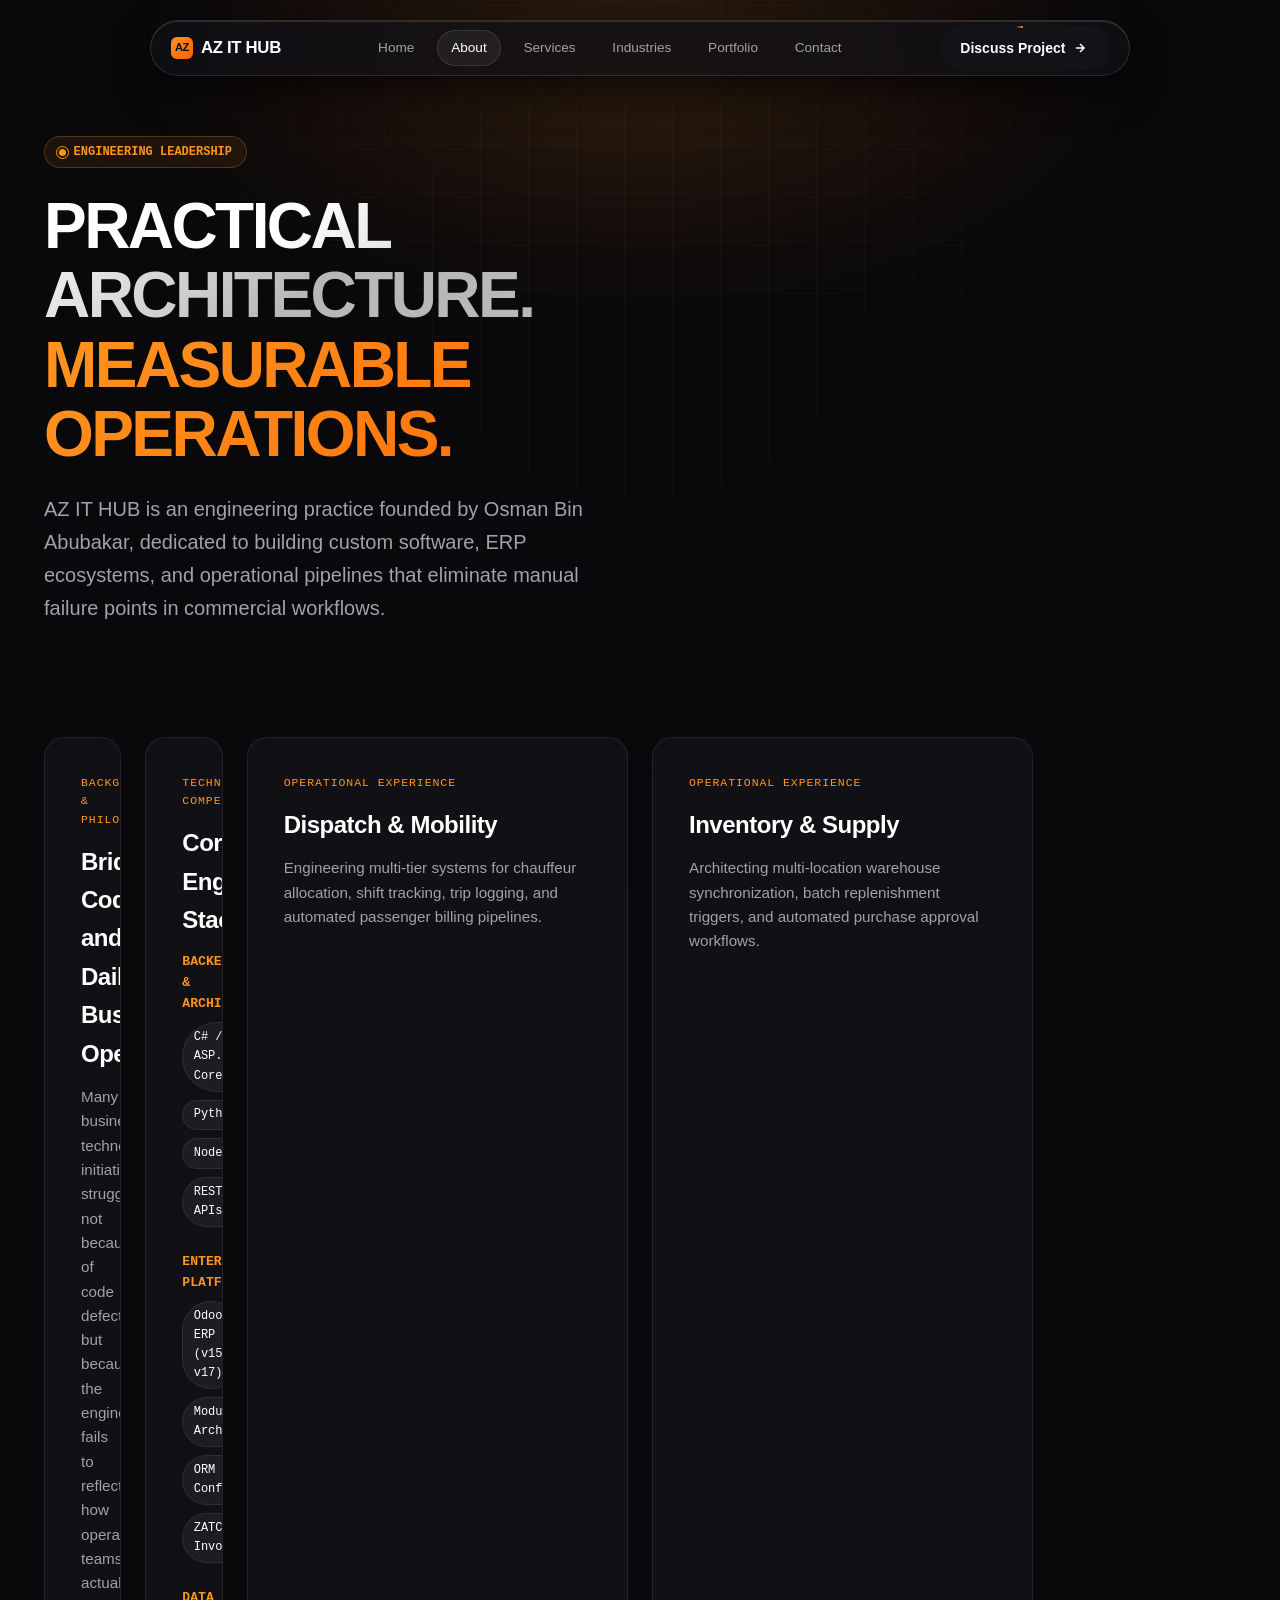
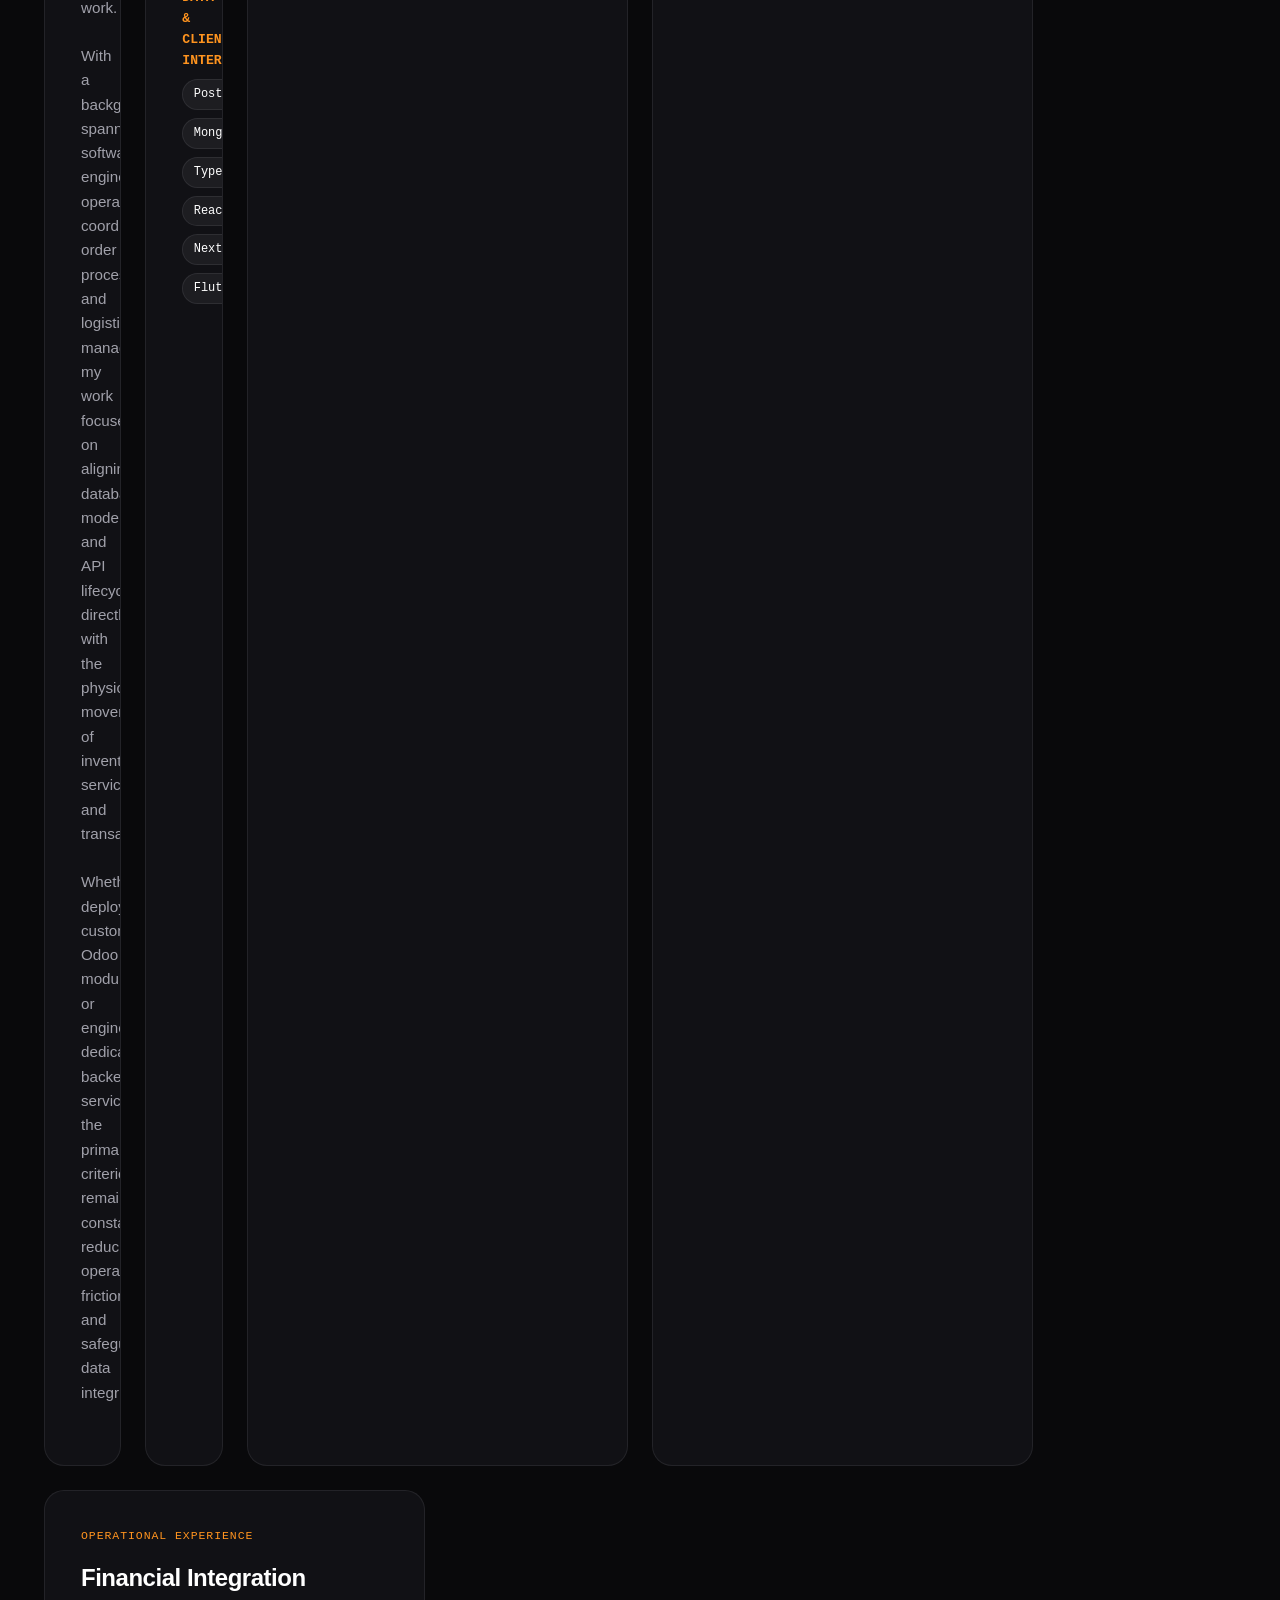
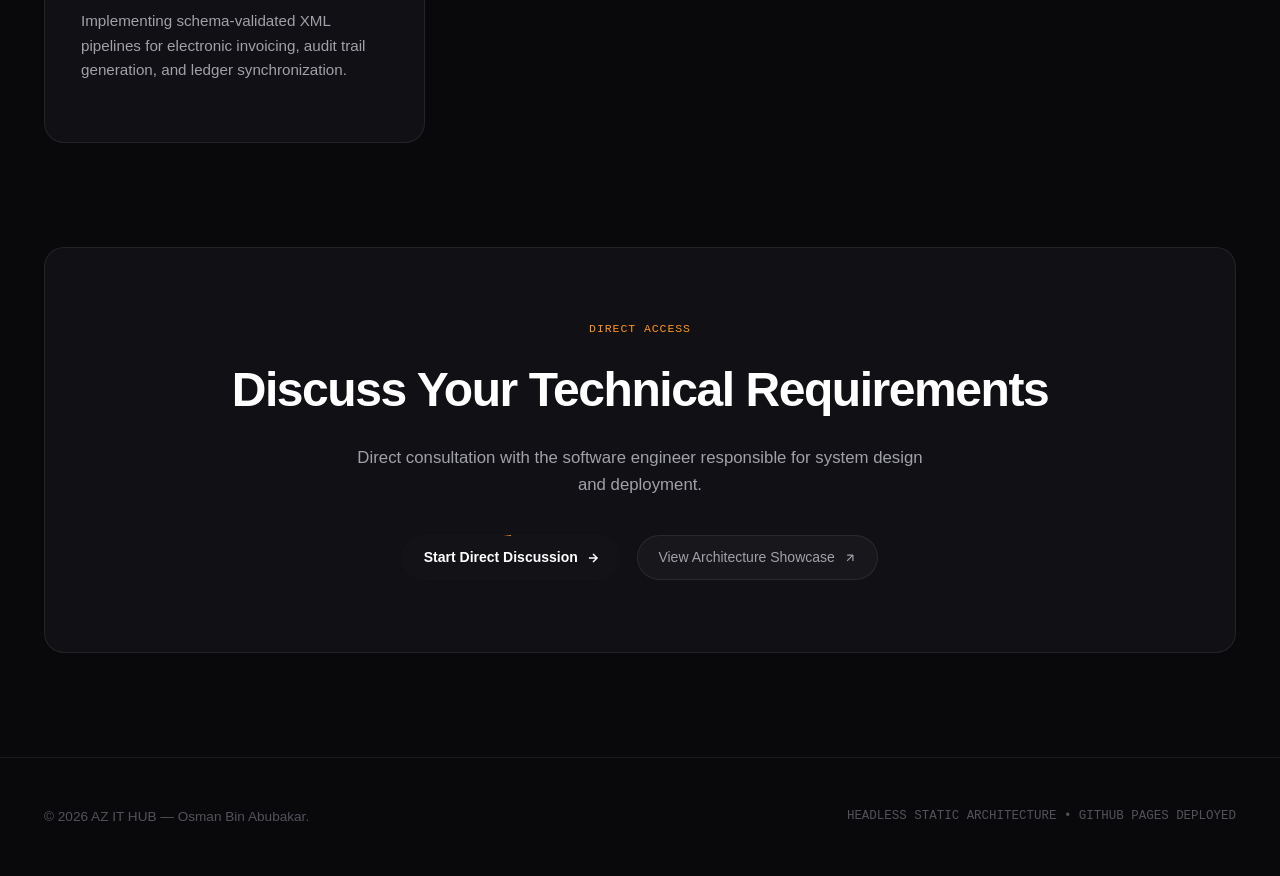
==== about.html @ 3ce336fc "Add About page with engineering profile and services This file contains the complete HTML structure " ====
<!DOCTYPE html>
<html lang="en">
<head>
  <meta charset="UTF-8">
  <meta name="viewport" content="width=device-width, initial-scale=1.0">
  <title>About — Osman Bin Abubakar &amp; AZ IT HUB</title>
  
  <meta name="description" content="Engineering profile of Osman Bin Abubakar, Software Engineer and Founder of AZ IT HUB. Specialized in Odoo ERP, ASP.NET Core, Python, and enterprise operations.">
  <meta name="author" content="Osman Bin Abubakar">

  <link rel="stylesheet" href="assets/css/style.css">

  <script type="application/ld+json">
  {
    "@context": "https://schema.org",
    "@type": "ProfilePage",
    "mainEntity": {
      "@type": "Person",
      "name": "Osman Bin Abubakar",
      "jobTitle": "Software Engineer",
      "worksFor": {
        "@type": "Organization",
        "name": "AZ IT HUB"
      },
      "knowsAbout": [
        "ERP Systems",
        "Odoo Development",
        "ASP.NET Core",
        "Python",
        "PostgreSQL",
        "Process Automation",
        "Logistics Software"
      ]
    }
  }
  </script>
</head>
<body>

  <div class="aurora-bg"></div>
  <div class="grid-overlay"></div>

  <header class="island-nav-wrapper">
    <div class="island-nav">
      <a href="index.html" class="nav-brand" aria-label="AZ IT HUB">
        <div class="brand-symbol">AZ</div>
        <span>AZ IT HUB</span>
      </a>

      <nav class="nav-links" aria-label="Main Navigation">
        <a href="index.html" class="nav-item">Home</a>
        <a href="about.html" class="nav-item active">About</a>
        <a href="services.html" class="nav-item">Services</a>
        <a href="industries.html" class="nav-item">Industries</a>
        <a href="portfolio.html" class="nav-item">Portfolio</a>
        <a href="contact.html" class="nav-item">Contact</a>
      </nav>

      <div class="nav-cta">
        <a href="contact.html" class="btn-beam">
          <span>Discuss Project</span>
          <svg width="14" height="14" viewBox="0 0 24 24" fill="none" stroke="currentColor" stroke-width="2.5"><path d="M5 12h14M12 5l7 7-7 7"/></svg>
        </a>
      </div>

      <button class="menu-trigger" id="menuTrigger" aria-label="Open Mobile Menu" aria-expanded="false">
        <svg width="22" height="22" viewBox="0 0 24 24" fill="none" stroke="currentColor" stroke-width="2"><line x1="4" y1="8" x2="20" y2="8"></line><line x1="4" y1="16" x2="20" y2="16"></line></svg>
      </button>
    </div>
  </header>

  <div class="mobile-overlay" id="mobileOverlay" aria-hidden="true">
    <button class="mobile-close" id="mobileClose" aria-label="Close Mobile Menu">
      <svg width="20" height="20" viewBox="0 0 24 24" fill="none" stroke="currentColor" stroke-width="2"><line x1="18" y1="6" x2="6" y2="18"></line><line x1="6" y1="6" x2="18" y2="18"></line></svg>
    </button>
    <div class="mobile-links">
      <a href="index.html" class="mobile-link">Home</a>
      <a href="about.html" class="mobile-link active">About</a>
      <a href="services.html" class="mobile-link">Services</a>
      <a href="industries.html" class="mobile-link">Industries</a>
      <a href="portfolio.html" class="mobile-link">Portfolio</a>
      <a href="contact.html" class="mobile-link">Contact</a>
    </div>
  </div>

  <main>
    <section class="hero-section">
      <div class="container">
        <div style="max-width: 840px;">
          <div class="status-badge">
            <span class="ping-dot"></span>
            ENGINEERING LEADERSHIP
          </div>
          <h1 class="hero-heading">
            <span class="gradient-metallic">PRACTICAL ARCHITECTURE.</span><br>
            <span class="gradient-orange">MEASURABLE OPERATIONS.</span>
          </h1>
          <p class="hero-paragraph">
            AZ IT HUB is an engineering practice founded by Osman Bin Abubakar, dedicated to building custom software, ERP ecosystems, and operational pipelines that eliminate manual failure points in commercial workflows.
          </p>
        </div>
      </div>
    </section>

    <section class="section-pad" style="padding-top: 0;">
      <div class="container">
        <div class="bento-grid">
          
          <div class="spotlight-card bento-col-7">
            <div class="card-content">
              <span class="bento-badge">Background &amp; Philosophy</span>
              <h2 class="bento-title">Bridging Code and Daily Business Operations</h2>
              <p class="bento-desc">
                Many business technology initiatives struggle not because of code defects, but because the engineering fails to reflect how operational teams actually work.
              </p>
              <p class="bento-desc">
                With a background spanning software engineering, operations coordination, order processing, and logistics management, my work focuses on aligning database models and API lifecycles directly with the physical movement of inventory, services, and transactions.
              </p>
              <p class="bento-desc">
                Whether deploying customized Odoo modules or engineering dedicated backend services, the primary criterion remains constant: reducing operator friction and safeguarding data integrity.
              </p>
            </div>
          </div>

          <div class="spotlight-card bento-col-5">
            <div class="card-content">
              <span class="bento-badge">Technical Competencies</span>
              <h3 class="bento-title">Core Engineering Stack</h3>
              
              <div style="margin-bottom: 1.5rem;">
                <h4 style="font-size: 0.82rem; font-family: var(--font-mono); color: var(--accent); margin-bottom: 0.5rem; text-transform: uppercase;">Backend &amp; Architecture</h4>
                <div class="tech-chips">
                  <span class="chip">C# / ASP.NET Core</span>
                  <span class="chip">Python</span>
                  <span class="chip">Node.js</span>
                  <span class="chip">RESTful APIs</span>
                </div>
              </div>

              <div style="margin-bottom: 1.5rem;">
                <h4 style="font-size: 0.82rem; font-family: var(--font-mono); color: var(--accent); margin-bottom: 0.5rem; text-transform: uppercase;">Enterprise Platforms</h4>
                <div class="tech-chips">
                  <span class="chip">Odoo ERP (v15-v17)</span>
                  <span class="chip">Module Architecture</span>
                  <span class="chip">ORM Configuration</span>
                  <span class="chip">ZATCA E-Invoicing</span>
                </div>
              </div>

              <div>
                <h4 style="font-size: 0.82rem; font-family: var(--font-mono); color: var(--accent); margin-bottom: 0.5rem; text-transform: uppercase;">Data &amp; Client Interfaces</h4>
                <div class="tech-chips">
                  <span class="chip">PostgreSQL</span>
                  <span class="chip">MongoDB</span>
                  <span class="chip">TypeScript</span>
                  <span class="chip">React</span>
                  <span class="chip">Next.js</span>
                  <span class="chip">Flutter</span>
                </div>
              </div>
            </div>
          </div>

          <div class="spotlight-card bento-col-4">
            <div class="card-content">
              <span class="bento-badge">Operational Experience</span>
              <h3 class="bento-title">Dispatch &amp; Mobility</h3>
              <p class="bento-desc">
                Engineering multi-tier systems for chauffeur allocation, shift tracking, trip logging, and automated passenger billing pipelines.
              </p>
            </div>
          </div>

          <div class="spotlight-card bento-col-4">
            <div class="card-content">
              <span class="bento-badge">Operational Experience</span>
              <h3 class="bento-title">Inventory &amp; Supply</h3>
              <p class="bento-desc">
                Architecting multi-location warehouse synchronization, batch replenishment triggers, and automated purchase approval workflows.
              </p>
            </div>
          </div>

          <div class="spotlight-card bento-col-4">
            <div class="card-content">
              <span class="bento-badge">Operational Experience</span>
              <h3 class="bento-title">Financial Integration</h3>
              <p class="bento-desc">
                Implementing schema-validated XML pipelines for electronic invoicing, audit trail generation, and ledger synchronization.
              </p>
            </div>
          </div>

        </div>
      </div>
    </section>

    <section class="section-pad" style="padding-top: 0;">
      <div class="container">
        <div class="spotlight-card" style="text-align: center; padding: 4.5rem 2rem;">
          <div class="card-content">
            <span class="bento-badge">Direct Access</span>
            <h2 style="font-size: clamp(2rem, 4vw, 3rem); font-weight: 900; letter-spacing: -0.03em; margin-bottom: 1rem;">
              Discuss Your Technical Requirements
            </h2>
            <p style="font-size: 1.05rem; color: var(--text-muted); max-width: 580px; margin: 0 auto 2.25rem;">
              Direct consultation with the software engineer responsible for system design and deployment.
            </p>
            <div style="display: flex; justify-content: center; gap: 1rem; flex-wrap: wrap;">
              <a href="contact.html" class="btn-beam">
                <span>Start Direct Discussion</span>
                <svg width="14" height="14" viewBox="0 0 24 24" fill="none" stroke="currentColor" stroke-width="2.5"><path d="M5 12h14M12 5l7 7-7 7"/></svg>
              </a>
              <a href="portfolio.html" class="btn-ghost">
                <span>View Architecture Showcase</span>
                <svg width="14" height="14" viewBox="0 0 24 24" fill="none" stroke="currentColor" stroke-width="2"><path d="M7 17L17 7M17 7H7M17 7V17"/></svg>
              </a>
            </div>
          </div>
        </div>
      </div>
    </section>
  </main>

  <footer style="border-top: 1px solid var(--border-subtle); padding: 3rem 0; font-size: 0.85rem; color: var(--text-faint);">
    <div class="container" style="display: flex; justify-content: space-between; align-items: center; flex-wrap: wrap; gap: 1rem;">
      <div>
        &copy; <span id="currentYear"></span> AZ IT HUB — Osman Bin Abubakar.
      </div>
      <div style="font-family: var(--font-mono); font-size: 0.78rem;">
        HEADLESS STATIC ARCHITECTURE • GITHUB PAGES DEPLOYED
      </div>
    </div>
  </footer>

  <script src="assets/js/script.js"></script>
</body>
</html>
---- assets/css/style.css ----
/* ==========================================================================
   AZ IT HUB
   Brand Foundation:
   - Void Obsidian:    #09090B
   - Dark Chrome:      #121216
   - Glass Surface:    rgba(18, 18, 24, 0.72)
   - Border Ambient:   rgba(255, 255, 255, 0.08)
   - Border Hover:     rgba(255, 148, 31, 0.45)
   - Accent Neon:      #FF941F
   - Accent Hot:       #FF5E00
   ========================================================================== */

:root {
  --bg-void: #09090B;
  --bg-surface: rgba(18, 18, 24, 0.72);
  --bg-card: rgba(22, 22, 29, 0.65);
  --accent: #FF941F;
  --accent-hot: #FF5E00;
  --accent-glow: rgba(255, 148, 31, 0.22);
  --accent-glow-subtle: rgba(255, 148, 31, 0.08);
  --text-pure: #FFFFFF;
  --text-muted: #A1A1AA;
  --text-faint: #52525B;
  --border-subtle: rgba(255, 255, 255, 0.08);
  --border-glass: rgba(255, 255, 255, 0.12);
  --border-active: rgba(255, 148, 31, 0.55);
  --font-sans: -apple-system, BlinkMacSystemFont, "Segoe UI", Roboto, "Inter", sans-serif;
  --font-mono: ui-monospace, SFMono-Regular, Menlo, Monaco, Consolas, monospace;
  --radius-capsule: 9999px;
  --radius-card: 20px;
  --radius-inner: 12px;
  --ease-elastic: cubic-bezier(0.16, 1, 0.3, 1);
}

*, *::before, *::after {
  box-sizing: border-box;
  margin: 0;
  padding: 0;
}

html {
  font-size: 16px;
  scroll-behavior: smooth;
  background-color: var(--bg-void);
}

body {
  font-family: var(--font-sans);
  background-color: var(--bg-void);
  color: var(--text-pure);
  line-height: 1.6;
  -webkit-font-smoothing: antialiased;
  -moz-osx-font-smoothing: grayscale;
  overflow-x: hidden;
  position: relative;
}

a {
  color: inherit;
  text-decoration: none;
}

ul {
  list-style: none;
}

.container {
  width: 100%;
  max-width: 1240px;
  margin-left: auto;
  margin-right: auto;
  padding-left: 1.5rem;
  padding-right: 1.5rem;
  position: relative;
  z-index: 2;
}

/* ==========================================================================
   AMBIENT AURORA LIGHT ENGINE
   ========================================================================== */
.aurora-bg {
  position: absolute;
  top: -120px;
  left: 50%;
  transform: translateX(-50%);
  width: 1000px;
  height: 600px;
  background: radial-gradient(ellipse 65% 50% at 50% 30%, rgba(255, 148, 31, 0.16) 0%, rgba(255, 94, 0, 0.05) 55%, transparent 80%);
  filter: blur(60px);
  pointer-events: none;
  z-index: 0;
  animation: aurora-drift 12s ease-in-out infinite alternate;
}

@keyframes aurora-drift {
  0% { transform: translateX(-50%) scale(1); opacity: 0.8; }
  100% { transform: translateX(-48%) scale(1.08); opacity: 1; }
}

.grid-overlay {
  position: fixed;
  inset: 0;
  background-image: 
    linear-gradient(to right, rgba(255, 255, 255, 0.025) 1px, transparent 1px),
    linear-gradient(to bottom, rgba(255, 255, 255, 0.025) 1px, transparent 1px);
  background-size: 48px 48px;
  mask-image: radial-gradient(circle at 50% 30%, black 20%, transparent 85%);
  -webkit-mask-image: radial-gradient(circle at 50% 30%, black 20%, transparent 85%);
  pointer-events: none;
  z-index: 1;
}

/* ==========================================================================
   FLOATING ISLAND NAVBAR (Uiverse / Linear Style)
   ========================================================================== */
.island-nav-wrapper {
  position: sticky;
  top: 1.25rem;
  z-index: 100;
  padding: 0 1rem;
}

.island-nav {
  display: flex;
  align-items: center;
  justify-content: space-between;
  max-width: 980px;
  margin: 0 auto;
  height: 56px;
  padding: 0 1.25rem;
  background: rgba(18, 18, 24, 0.7);
  backdrop-filter: blur(24px);
  -webkit-backdrop-filter: blur(24px);
  border: 1px solid var(--border-glass);
  border-radius: var(--radius-capsule);
  box-shadow: 0 16px 36px rgba(0, 0, 0, 0.6), inset 0 1px 0 rgba(255, 255, 255, 0.12);
  transition: border-color 0.3s ease;
}

.island-nav:hover {
  border-color: rgba(255, 148, 31, 0.35);
}

.nav-brand {
  display: flex;
  align-items: center;
  gap: 0.5rem;
  font-size: 1.05rem;
  font-weight: 800;
  letter-spacing: -0.02em;
}

.brand-symbol {
  width: 22px;
  height: 22px;
  background: linear-gradient(135deg, var(--accent), var(--accent-hot));
  border-radius: 6px;
  display: flex;
  align-items: center;
  justify-content: center;
  font-size: 0.7rem;
  font-weight: 900;
  color: #09090B;
}

.nav-links {
  display: flex;
  align-items: center;
  gap: 0.5rem;
}

.nav-item {
  font-size: 0.85rem;
  font-weight: 500;
  color: var(--text-muted);
  padding: 0.45rem 0.9rem;
  border-radius: var(--radius-capsule);
  transition: all 0.2s var(--ease-elastic);
}

.nav-item:hover, .nav-item.active {
  color: var(--text-pure);
  background: rgba(255, 255, 255, 0.06);
}

.nav-item.active {
  box-shadow: inset 0 0 0 1px rgba(255, 255, 255, 0.1);
}

/* ==========================================================================
   BORDER-BEAM SHIMMER BUTTONS (Uiverse Component)
   ========================================================================== */
.btn-beam {
  position: relative;
  display: inline-flex;
  align-items: center;
  justify-content: center;
  gap: 0.5rem;
  font-size: 0.875rem;
  font-weight: 600;
  padding: 0.65rem 1.35rem;
  border-radius: var(--radius-capsule);
  color: var(--text-pure);
  background: #141418;
  cursor: pointer;
  overflow: hidden;
  border: none;
  z-index: 1;
  transition: transform 0.2s var(--ease-elastic);
}

.btn-beam:hover {
  transform: translateY(-2px);
}

.btn-beam::before {
  content: "";
  position: absolute;
  inset: -150%;
  background: conic-gradient(from 0deg, transparent 0 340deg, var(--accent) 360deg);
  animation: rotate-beam 3.5s linear infinite;
  z-index: -2;
}

.btn-beam::after {
  content: "";
  position: absolute;
  inset: 1.5px;
  background: #121217;
  border-radius: inherit;
  z-index: -1;
}

@keyframes rotate-beam {
  100% { transform: rotate(360deg); }
}

.btn-ghost {
  display: inline-flex;
  align-items: center;
  gap: 0.5rem;
  font-size: 0.875rem;
  font-weight: 500;
  color: var(--text-muted);
  padding: 0.65rem 1.25rem;
  border-radius: var(--radius-capsule);
  border: 1px solid var(--border-subtle);
  background: rgba(255, 255, 255, 0.03);
  transition: all 0.2s var(--ease-elastic);
}

.btn-ghost:hover {
  color: var(--text-pure);
  border-color: rgba(255, 255, 255, 0.2);
  background: rgba(255, 255, 255, 0.06);
  transform: translateY(-2px);
}

/* ==========================================================================
   HERO SECTION & METALLIC GRADIENT TYPE
   ========================================================================== */
.hero-section {
  padding: 5rem 0 4.5rem;
  position: relative;
  z-index: 2;
}

.hero-grid {
  display: grid;
  grid-template-columns: 1.15fr 0.85fr;
  gap: 3.5rem;
  align-items: center;
}

.status-badge {
  display: inline-flex;
  align-items: center;
  gap: 0.5rem;
  font-size: 0.75rem;
  font-family: var(--font-mono);
  font-weight: 600;
  padding: 0.35rem 0.85rem;
  border-radius: var(--radius-capsule);
  background: rgba(255, 148, 31, 0.08);
  border: 1px solid rgba(255, 148, 31, 0.25);
  color: var(--accent);
  margin-bottom: 1.5rem;
}

.status-badge .ping-dot {
  position: relative;
  width: 7px;
  height: 7px;
  background: var(--accent);
  border-radius: 50%;
}

.status-badge .ping-dot::after {
  content: "";
  position: absolute;
  inset: -3px;
  border-radius: 50%;
  border: 1.5px solid var(--accent);
  animation: pulse-ring 2s cubic-bezier(0.24, 0, 0.38, 1) infinite;
}

@keyframes pulse-ring {
  0% { transform: scale(0.6); opacity: 1; }
  100% { transform: scale(2.2); opacity: 0; }
}

.hero-heading {
  font-size: clamp(2.5rem, 5vw, 4.2rem);
  font-weight: 900;
  letter-spacing: -0.04em;
  line-height: 1.08;
  margin-bottom: 1.5rem;
}

.gradient-metallic {
  background: linear-gradient(135deg, #FFFFFF 30%, #B8B8B8 70%);
  -webkit-background-clip: text;
  -webkit-text-fill-color: transparent;
}

.gradient-orange {
  background: linear-gradient(135deg, #FF941F 0%, #FF5E00 100%);
  -webkit-background-clip: text;
  -webkit-text-fill-color: transparent;
  display: inline-block;
  position: relative;
}

.hero-paragraph {
  font-size: clamp(1.05rem, 1.8vw, 1.25rem);
  color: var(--text-muted);
  line-height: 1.65;
  margin-bottom: 2.5rem;
  max-width: 580px;
}

.hero-actions {
  display: flex;
  flex-wrap: wrap;
  align-items: center;
  gap: 1rem;
}

/* ==========================================================================
   LIVE PIPELINE VISUALIZER (Hero Node Architecture)
   ========================================================================== */
.pipeline-visualizer {
  background: linear-gradient(180deg, rgba(24, 24, 32, 0.8) 0%, rgba(14, 14, 18, 0.95) 100%);
  border: 1px solid var(--border-glass);
  border-radius: var(--radius-card);
  padding: 1.75rem;
  box-shadow: 0 24px 50px rgba(0, 0, 0, 0.7), inset 0 1px 0 rgba(255, 255, 255, 0.1);
  position: relative;
  overflow: hidden;
}

.visualizer-top {
  display: flex;
  align-items: center;
  justify-content: space-between;
  margin-bottom: 1.75rem;
  padding-bottom: 0.75rem;
  border-bottom: 1px solid var(--border-subtle);
}

.window-pills {
  display: flex;
  gap: 6px;
}

.w-pill {
  width: 9px;
  height: 9px;
  border-radius: 50%;
  background: rgba(255, 255, 255, 0.15);
}

.stream-tag {
  font-size: 0.75rem;
  font-family: var(--font-mono);
  color: var(--text-faint);
}

.pipeline-nodes {
  display: flex;
  flex-direction: column;
  gap: 1.25rem;
  position: relative;
}

.pipeline-node {
  background: rgba(10, 10, 14, 0.6);
  border: 1px solid var(--border-subtle);
  border-radius: var(--radius-inner);
  padding: 1rem;
  display: flex;
  align-items: center;
  justify-content: space-between;
  transition: all 0.25s var(--ease-elastic);
  position: relative;
  z-index: 2;
}

.pipeline-node:hover {
  border-color: rgba(255, 148, 31, 0.4);
  transform: translateX(4px);
  background: rgba(18, 18, 24, 0.8);
}

.node-info {
  display: flex;
  align-items: center;
  gap: 0.85rem;
}

.node-icon-box {
  width: 36px;
  height: 36px;
  border-radius: 8px;
  background: rgba(255, 148, 31, 0.08);
  border: 1px solid rgba(255, 148, 31, 0.25);
  display: flex;
  align-items: center;
  justify-content: center;
  color: var(--accent);
}

.node-title {
  font-size: 0.88rem;
  font-weight: 700;
  color: var(--text-pure);
}

.node-subtitle {
  font-size: 0.75rem;
  font-family: var(--font-mono);
  color: var(--text-muted);
}

.node-status {
  font-size: 0.72rem;
  font-family: var(--font-mono);
  padding: 0.2rem 0.55rem;
  border-radius: var(--radius-capsule);
  background: rgba(39, 201, 63, 0.1);
  color: #27C93F;
  border: 1px solid rgba(39, 201, 63, 0.2);
}

/* ==========================================================================
   ACETERNITY-STYLE SPOTLIGHT CARDS
   ========================================================================== */
.spotlight-card {
  position: relative;
  background: var(--bg-card);
  border-radius: var(--radius-card);
  border: 1px solid var(--border-subtle);
  padding: 2.25rem;
  overflow: hidden;
  transition: border-color 0.3s ease, transform 0.25s var(--ease-elastic);
}

.spotlight-card::before {
  content: "";
  position: absolute;
  inset: 0;
  background: radial-gradient(450px circle at var(--mouse-x, -500px) var(--mouse-y, -500px), rgba(255, 148, 31, 0.18), transparent 45%);
  opacity: 0;
  transition: opacity 0.35s ease;
  pointer-events: none;
  z-index: 1;
}

.spotlight-card:hover::before {
  opacity: 1;
}

.spotlight-card:hover {
  border-color: rgba(255, 148, 31, 0.35);
  transform: translateY(-4px);
  box-shadow: 0 20px 40px rgba(0, 0, 0, 0.5);
}

.card-content {
  position: relative;
  z-index: 2;
}

/* ==========================================================================
   2026 ASYMMETRICAL BENTO GRID
   ========================================================================== */
.section-pad {
  padding: 6.5rem 0;
  position: relative;
  z-index: 2;
}

.bento-grid {
  display: grid;
  grid-template-columns: repeat(12, 1fr);
  gap: 1.5rem;
}

.bento-col-8 { grid-column: span 8; }
.bento-col-4 { grid-column: span 4; }
.bento-col-6 { grid-column: span 6; }
.bento-col-12 { grid-column: span 12; }

.bento-badge {
  font-size: 0.72rem;
  font-family: var(--font-mono);
  color: var(--accent);
  text-transform: uppercase;
  letter-spacing: 0.08em;
  margin-bottom: 0.85rem;
  display: block;
}

.bento-title {
  font-size: 1.5rem;
  font-weight: 800;
  letter-spacing: -0.02em;
  margin-bottom: 0.75rem;
}

.bento-desc {
  font-size: 0.95rem;
  color: var(--text-muted);
  line-height: 1.6;
  margin-bottom: 1.5rem;
}

.tech-chips {
  display: flex;
  flex-wrap: wrap;
  gap: 0.5rem;
}

.chip {
  font-size: 0.75rem;
  font-family: var(--font-mono);
  color: var(--text-pure);
  background: rgba(255, 255, 255, 0.05);
  border: 1px solid var(--border-subtle);
  padding: 0.3rem 0.65rem;
  border-radius: var(--radius-capsule);
}

/* ==========================================================================
   FOUNDER SPOTLIGHT CARD
   ========================================================================== */
.founder-bento {
  display: grid;
  grid-template-columns: 1fr 1.6fr;
  gap: 2.5rem;
  align-items: center;
}

.avatar-badge-box {
  width: 72px;
  height: 72px;
  border-radius: 16px;
  background: linear-gradient(135deg, #1A1A22 0%, #0E0E12 100%);
  border: 1px solid rgba(255, 148, 31, 0.4);
  box-shadow: 0 0 30px rgba(255, 148, 31, 0.2);
  display: flex;
  align-items: center;
  justify-content: center;
  font-size: 1.5rem;
  font-weight: 900;
  color: var(--accent);
  margin-bottom: 1.25rem;
}

/* ==========================================================================
   MOBILE FULLSCREEN FROSTED DRAWER
   ========================================================================== */
.menu-trigger {
  display: none;
  background: transparent;
  border: none;
  color: var(--text-pure);
  cursor: pointer;
  padding: 0.25rem;
}

.mobile-overlay {
  position: fixed;
  inset: 0;
  background: rgba(9, 9, 11, 0.94);
  backdrop-filter: blur(28px);
  -webkit-backdrop-filter: blur(28px);
  z-index: 999;
  display: flex;
  flex-direction: column;
  justify-content: center;
  padding: 2.5rem;
  transform: translateY(-100%);
  opacity: 0;
  pointer-events: none;
  transition: all 0.4s var(--ease-elastic);
}

.mobile-overlay.open {
  transform: translateY(0);
  opacity: 1;
  pointer-events: all;
}

.mobile-close {
  position: absolute;
  top: 1.75rem;
  right: 1.75rem;
  background: rgba(255, 255, 255, 0.08);
  border: 1px solid var(--border-subtle);
  border-radius: 50%;
  width: 44px;
  height: 44px;
  color: var(--text-pure);
  cursor: pointer;
  display: flex;
  align-items: center;
  justify-content: center;
}

.mobile-links {
  display: flex;
  flex-direction: column;
  gap: 1.75rem;
}

.mobile-link {
  font-size: 1.75rem;
  font-weight: 800;
  letter-spacing: -0.02em;
  color: var(--text-muted);
}

.mobile-link:hover, .mobile-link.active {
  color: var(--text-pure);
}

/* ==========================================================================
   MOBILE & TABLET ADAPTIVE QUERIES
   ========================================================================== */
@media (max-width: 992px) {
  .hero-grid {
    grid-template-columns: 1fr;
    gap: 3rem;
  }
  .founder-bento {
    grid-template-columns: 1fr;
  }
  .bento-col-8, .bento-col-4, .bento-col-6 {
    grid-column: span 12;
  }
}

@media (max-width: 768px) {
  .nav-links, .nav-cta {
    display: none;
  }
  .menu-trigger {
    display: block;
  }
  .hero-section {
    padding-top: 3.5rem;
  }
  .hero-actions {
    flex-direction: column;
    width: 100%;
  }
  .hero-actions a {
    width: 100%;
  }
}
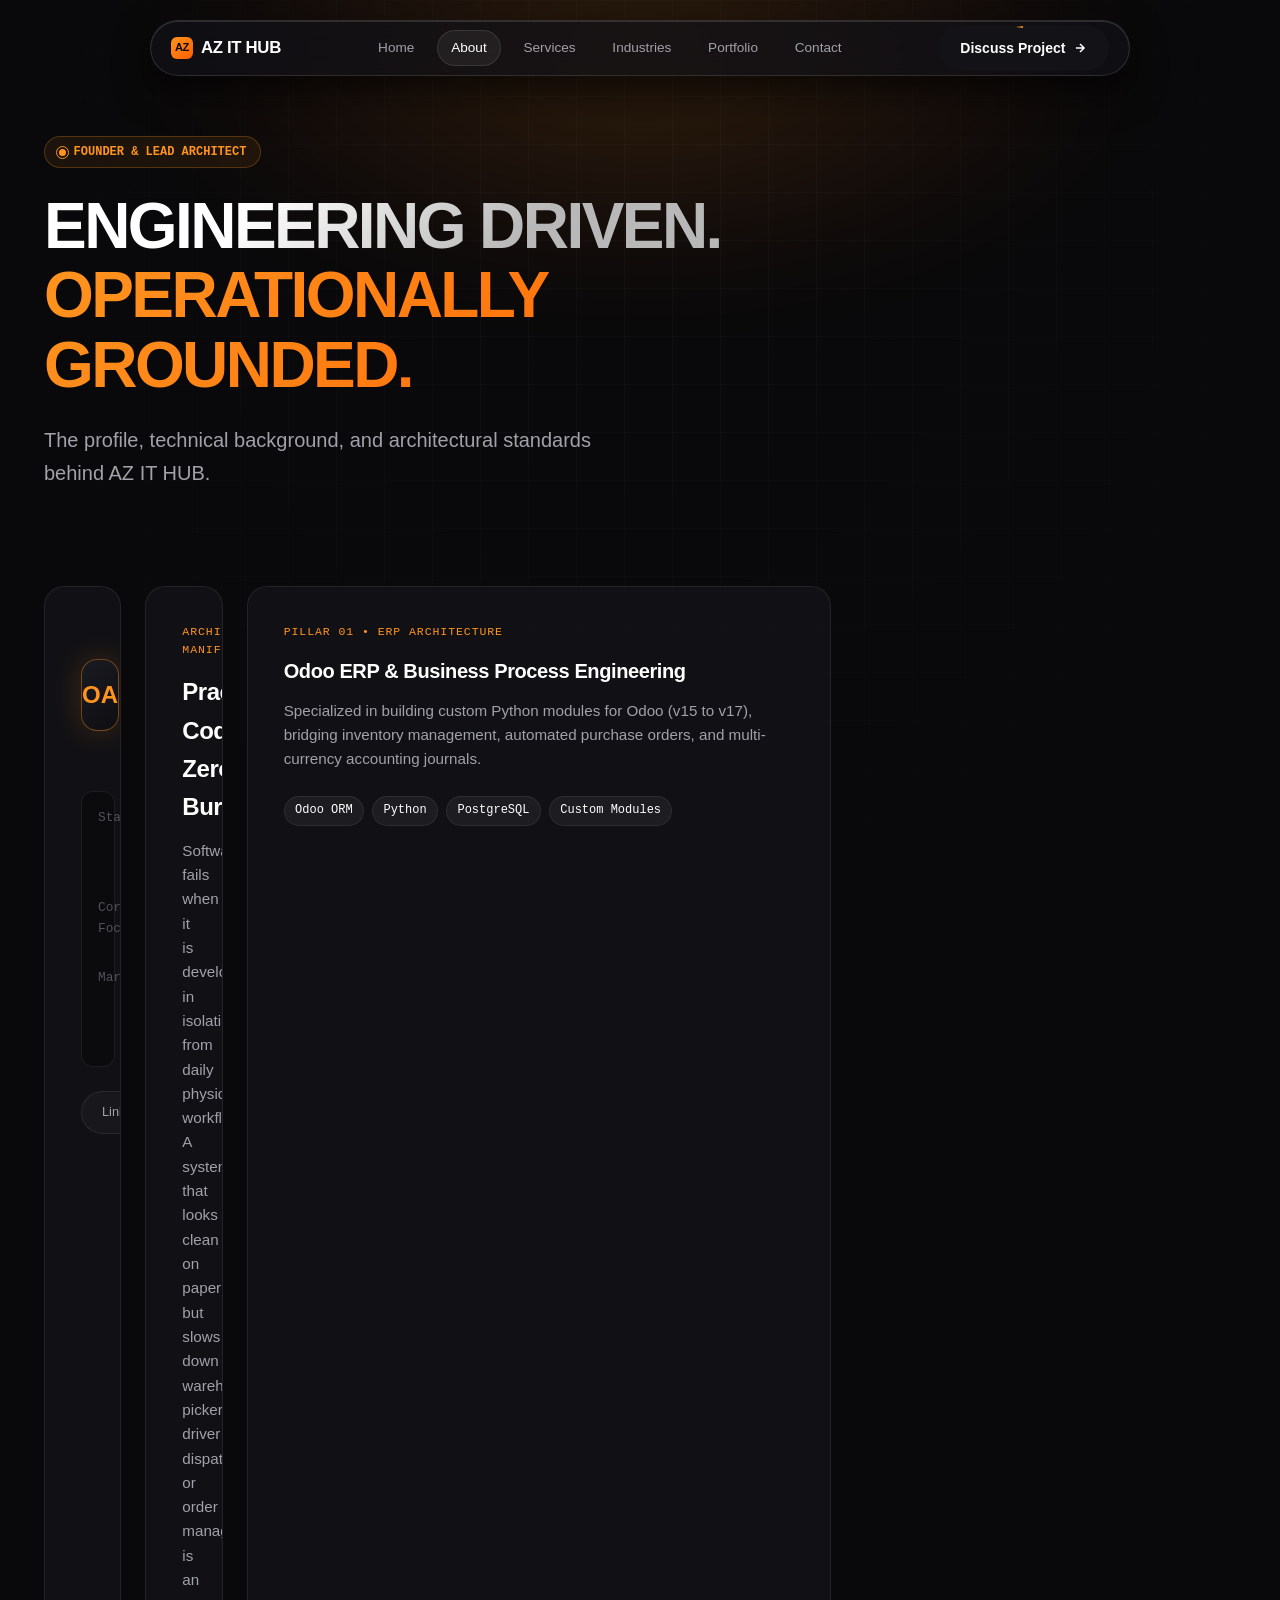
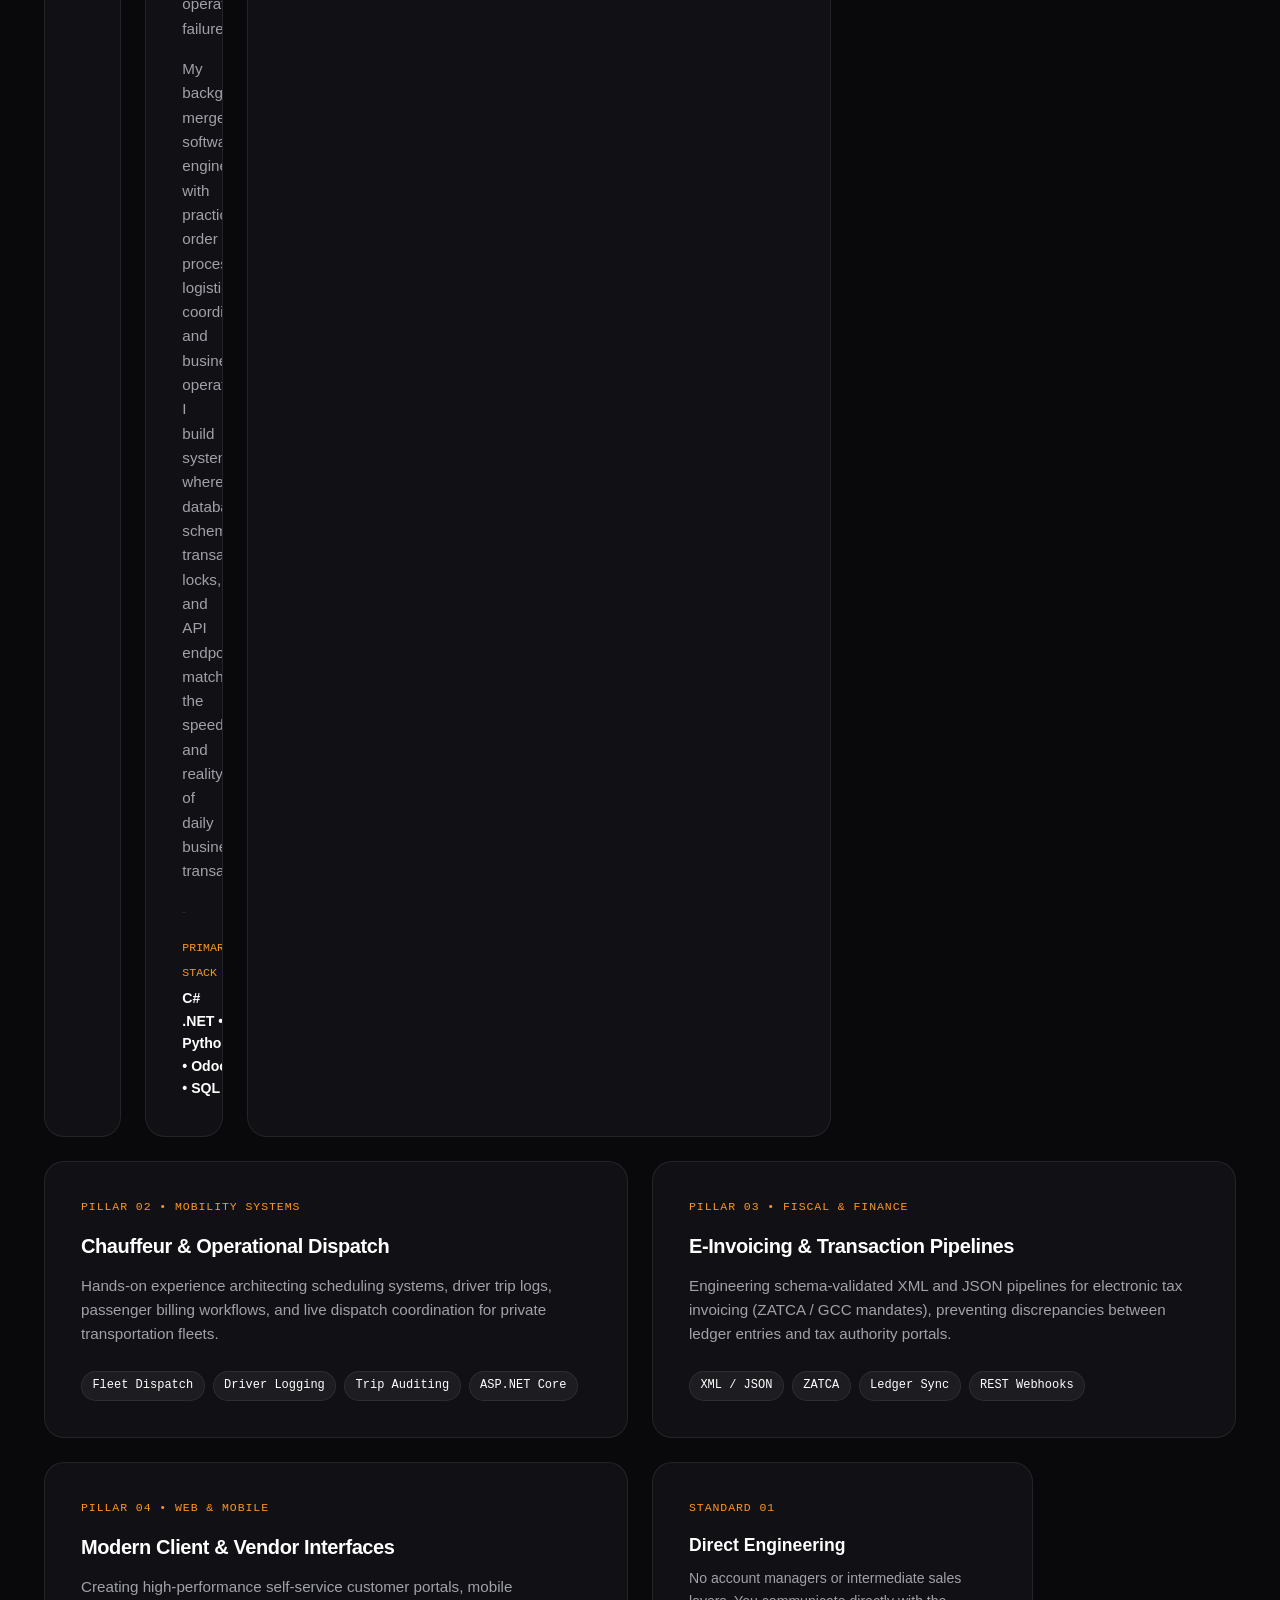
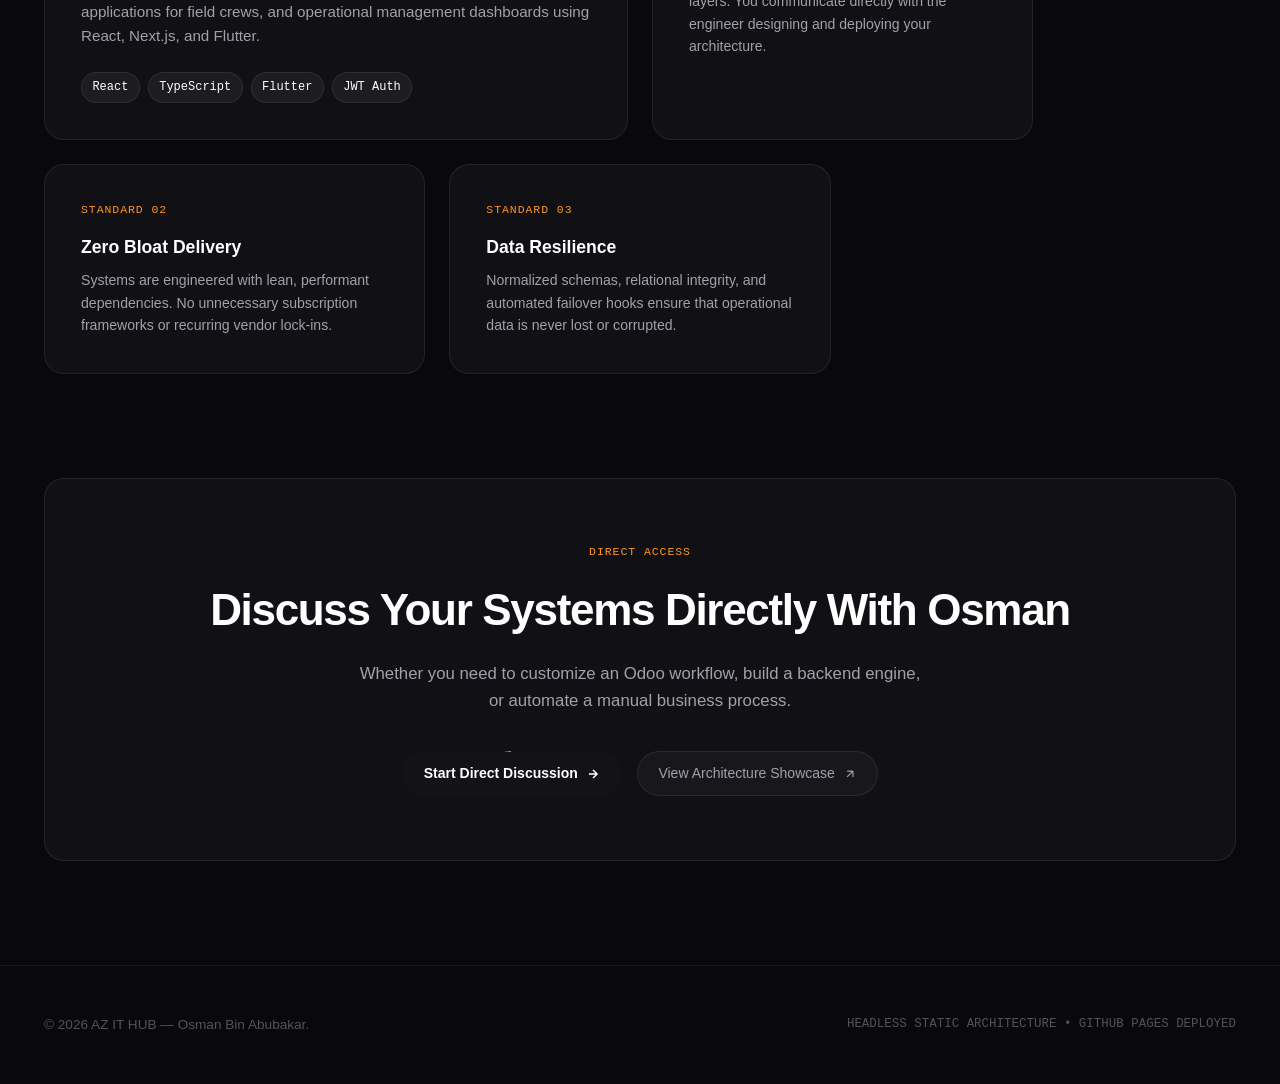
==== commit df569c87: "Revise about page title, description, and layout Updated the title and meta description for clarity " ====
--- a/about.html
+++ b/about.html
@@ -3,9 +3,9 @@
 <head>
   <meta charset="UTF-8">
   <meta name="viewport" content="width=device-width, initial-scale=1.0">
-  <title>About — Osman Bin Abubakar &amp; AZ IT HUB</title>
+  <title>About Osman Bin Abubakar — Founder &amp; Software Engineer</title>
   
-  <meta name="description" content="Engineering profile of Osman Bin Abubakar, Software Engineer and Founder of AZ IT HUB. Specialized in Odoo ERP, ASP.NET Core, Python, and enterprise operations.">
+  <meta name="description" content="Engineering profile and background of Osman Bin Abubakar, Software Engineer and Founder of AZ IT HUB. Specialist in Odoo ERP, C#, Python, and operational automation.">
   <meta name="author" content="Osman Bin Abubakar">
 
   <link rel="stylesheet" href="assets/css/style.css">
@@ -18,18 +18,18 @@
       "@type": "Person",
       "name": "Osman Bin Abubakar",
       "jobTitle": "Software Engineer",
-      "worksFor": {
+      "founder": {
         "@type": "Organization",
         "name": "AZ IT HUB"
       },
       "knowsAbout": [
-        "ERP Systems",
-        "Odoo Development",
+        "Odoo ERP Customization",
         "ASP.NET Core",
         "Python",
         "PostgreSQL",
         "Process Automation",
-        "Logistics Software"
+        "Fleet Dispatch",
+        "ZATCA E-Invoicing"
       ]
     }
   }
@@ -84,127 +84,208 @@
   </div>
 
   <main>
-    <section class="hero-section">
+    <section class="hero-section" style="padding-bottom: 2.5rem;">
       <div class="container">
-        <div style="max-width: 840px;">
+        <div style="max-width: 860px;">
           <div class="status-badge">
             <span class="ping-dot"></span>
-            ENGINEERING LEADERSHIP
+            FOUNDER &amp; LEAD ARCHITECT
           </div>
           <h1 class="hero-heading">
-            <span class="gradient-metallic">PRACTICAL ARCHITECTURE.</span><br>
-            <span class="gradient-orange">MEASURABLE OPERATIONS.</span>
+            <span class="gradient-metallic">ENGINEERING DRIVEN.</span><br>
+            <span class="gradient-orange">OPERATIONALLY GROUNDED.</span>
           </h1>
           <p class="hero-paragraph">
-            AZ IT HUB is an engineering practice founded by Osman Bin Abubakar, dedicated to building custom software, ERP ecosystems, and operational pipelines that eliminate manual failure points in commercial workflows.
+            The profile, technical background, and architectural standards behind AZ IT HUB.
           </p>
         </div>
       </div>
     </section>
 
+    <section class="section-pad" style="padding-top: 1rem;">
+      <div class="container">
+        <div class="bento-grid">
+
+          <!-- Bento Item 1: Executive Profile Card (Span 5) -->
+          <div class="spotlight-card bento-col-5">
+            <div class="card-content">
+              <div style="display: flex; align-items: center; gap: 1.25rem; margin-bottom: 1.5rem;">
+                <div class="avatar-badge-box" style="margin-bottom: 0;">OA</div>
+                <div>
+                  <h2 style="font-size: 1.35rem; font-weight: 800; line-height: 1.2;">Osman Bin Abubakar</h2>
+                  <p style="font-size: 0.82rem; font-family: var(--font-mono); color: var(--accent); margin-top: 0.25rem;">
+                    Software Engineer &amp; Founder
+                  </p>
+                </div>
+              </div>
+
+              <div style="background: rgba(0, 0, 0, 0.35); border: 1px solid var(--border-subtle); border-radius: var(--radius-inner); padding: 1rem; margin-bottom: 1.5rem;">
+                <div style="display: flex; justify-content: space-between; font-size: 0.8rem; font-family: var(--font-mono); margin-bottom: 0.5rem;">
+                  <span style="color: var(--text-faint);">Status</span>
+                  <span style="color: #27C93F;">● Available for Projects</span>
+                </div>
+                <div style="display: flex; justify-content: space-between; font-size: 0.8rem; font-family: var(--font-mono); margin-bottom: 0.5rem;">
+                  <span style="color: var(--text-faint);">Core Focus</span>
+                  <span style="color: var(--text-pure);">ERP &amp; Backend Systems</span>
+                </div>
+                <div style="display: flex; justify-content: space-between; font-size: 0.8rem; font-family: var(--font-mono);">
+                  <span style="color: var(--text-faint);">Markets</span>
+                  <span style="color: var(--text-pure);">GCC, India &amp; Remote</span>
+                </div>
+              </div>
+
+              <div style="display: flex; gap: 0.75rem;">
+                <a href="https://www.linkedin.com/" target="_blank" rel="noopener noreferrer" class="btn-ghost" style="flex: 1; justify-content: center; font-size: 0.8rem;">
+                  LinkedIn
+                </a>
+                <a href="contact.html" class="btn-beam" style="flex: 1; justify-content: center; font-size: 0.8rem; padding: 0.5rem;">
+                  <span>Contact</span>
+                </a>
+              </div>
+            </div>
+          </div>
+
+          <!-- Bento Item 2: Core Engineering Manifesto (Span 7) -->
+          <div class="spotlight-card bento-col-7">
+            <div class="card-content">
+              <span class="bento-badge">Architectural Manifesto</span>
+              <h3 class="bento-title" style="font-size: 1.5rem;">Practical Code, Zero Bureaucracy.</h3>
+              <p class="bento-desc" style="margin-bottom: 1rem;">
+                Software fails when it is developed in isolation from daily physical workflows. A system that looks clean on paper but slows down warehouse pickers, driver dispatchers, or order managers is an operational failure.
+              </p>
+              <p class="bento-desc" style="margin-bottom: 1.75rem;">
+                My background merges software engineering with practical order processing, logistics coordination, and business operations. I build systems where database schemas, transaction locks, and API endpoints match the speed and reality of daily business transactions.
+              </p>
+              
+              <div style="display: grid; grid-template-columns: 1fr 1fr; gap: 1rem; border-top: 1px solid var(--border-subtle); padding-top: 1.25rem;">
+                <div>
+                  <span style="font-size: 0.72rem; font-family: var(--font-mono); color: var(--accent); text-transform: uppercase;">Primary Stack</span>
+                  <p style="font-size: 0.88rem; font-weight: 600; color: var(--text-pure); margin-top: 0.2rem;">C# .NET • Python • Odoo • SQL</p>
+                </div>
+                <div>
+                  <span style="font-size: 0.72rem; font-family: var(--font-mono); color: var(--accent); text-transform: uppercase;">Infrastructure</span>
+                  <p style="font-size: 0.88rem; font-weight: 600; color: var(--text-pure); margin-top: 0.2rem;">PostgreSQL • Docker • REST APIs</p>
+                </div>
+              </div>
+            </div>
+          </div>
+
+          <!-- Bento Item 3: Operational Pillar: ERP & Odoo (Span 6) -->
+          <div class="spotlight-card bento-col-6">
+            <div class="card-content">
+              <span class="bento-badge">Pillar 01 • ERP Architecture</span>
+              <h3 class="bento-title" style="font-size: 1.25rem;">Odoo ERP &amp; Business Process Engineering</h3>
+              <p class="bento-desc">
+                Specialized in building custom Python modules for Odoo (v15 to v17), bridging inventory management, automated purchase orders, and multi-currency accounting journals.
+              </p>
+              <div class="tech-chips">
+                <span class="chip">Odoo ORM</span>
+                <span class="chip">Python</span>
+                <span class="chip">PostgreSQL</span>
+                <span class="chip">Custom Modules</span>
+              </div>
+            </div>
+          </div>
+
+          <!-- Bento Item 4: Operational Pillar: Fleet & Dispatch (Span 6) -->
+          <div class="spotlight-card bento-col-6">
+            <div class="card-content">
+              <span class="bento-badge">Pillar 02 • Mobility Systems</span>
+              <h3 class="bento-title" style="font-size: 1.25rem;">Chauffeur &amp; Operational Dispatch</h3>
+              <p class="bento-desc">
+                Hands-on experience architecting scheduling systems, driver trip logs, passenger billing workflows, and live dispatch coordination for private transportation fleets.
+              </p>
+              <div class="tech-chips">
+                <span class="chip">Fleet Dispatch</span>
+                <span class="chip">Driver Logging</span>
+                <span class="chip">Trip Auditing</span>
+                <span class="chip">ASP.NET Core</span>
+              </div>
+            </div>
+          </div>
+
+          <!-- Bento Item 5: Operational Pillar: Compliance & Finance (Span 6) -->
+          <div class="spotlight-card bento-col-6">
+            <div class="card-content">
+              <span class="bento-badge">Pillar 03 • Fiscal &amp; Finance</span>
+              <h3 class="bento-title" style="font-size: 1.25rem;">E-Invoicing &amp; Transaction Pipelines</h3>
+              <p class="bento-desc">
+                Engineering schema-validated XML and JSON pipelines for electronic tax invoicing (ZATCA / GCC mandates), preventing discrepancies between ledger entries and tax authority portals.
+              </p>
+              <div class="tech-chips">
+                <span class="chip">XML / JSON</span>
+                <span class="chip">ZATCA</span>
+                <span class="chip">Ledger Sync</span>
+                <span class="chip">REST Webhooks</span>
+              </div>
+            </div>
+          </div>
+
+          <!-- Bento Item 6: Operational Pillar: Portals & UI (Span 6) -->
+          <div class="spotlight-card bento-col-6">
+            <div class="card-content">
+              <span class="bento-badge">Pillar 04 • Web &amp; Mobile</span>
+              <h3 class="bento-title" style="font-size: 1.25rem;">Modern Client &amp; Vendor Interfaces</h3>
+              <p class="bento-desc">
+                Creating high-performance self-service customer portals, mobile applications for field crews, and operational management dashboards using React, Next.js, and Flutter.
+              </p>
+              <div class="tech-chips">
+                <span class="chip">React</span>
+                <span class="chip">TypeScript</span>
+                <span class="chip">Flutter</span>
+                <span class="chip">JWT Auth</span>
+              </div>
+            </div>
+          </div>
+
+          <!-- Bento Item 7: Core Principles (Span 4) -->
+          <div class="spotlight-card bento-col-4">
+            <div class="card-content">
+              <span class="bento-badge">Standard 01</span>
+              <h4 style="font-size: 1.1rem; font-weight: 700; margin-bottom: 0.5rem;">Direct Engineering</h4>
+              <p style="font-size: 0.88rem; color: var(--text-muted); line-height: 1.6;">
+                No account managers or intermediate sales layers. You communicate directly with the engineer designing and deploying your architecture.
+              </p>
+            </div>
+          </div>
+
+          <!-- Bento Item 8: Core Principles (Span 4) -->
+          <div class="spotlight-card bento-col-4">
+            <div class="card-content">
+              <span class="bento-badge">Standard 02</span>
+              <h4 style="font-size: 1.1rem; font-weight: 700; margin-bottom: 0.5rem;">Zero Bloat Delivery</h4>
+              <p style="font-size: 0.88rem; color: var(--text-muted); line-height: 1.6;">
+                Systems are engineered with lean, performant dependencies. No unnecessary subscription frameworks or recurring vendor lock-ins.
+              </p>
+            </div>
+          </div>
+
+          <!-- Bento Item 9: Core Principles (Span 4) -->
+          <div class="spotlight-card bento-col-4">
+            <div class="card-content">
+              <span class="bento-badge">Standard 03</span>
+              <h4 style="font-size: 1.1rem; font-weight: 700; margin-bottom: 0.5rem;">Data Resilience</h4>
+              <p style="font-size: 0.88rem; color: var(--text-muted); line-height: 1.6;">
+                Normalized schemas, relational integrity, and automated failover hooks ensure that operational data is never lost or corrupted.
+              </p>
+            </div>
+          </div>
+
+        </div>
+      </div>
+    </section>
+
+    <!-- Bottom Conversion Capsule -->
     <section class="section-pad" style="padding-top: 0;">
       <div class="container">
-        <div class="bento-grid">
-          
-          <div class="spotlight-card bento-col-7">
-            <div class="card-content">
-              <span class="bento-badge">Background &amp; Philosophy</span>
-              <h2 class="bento-title">Bridging Code and Daily Business Operations</h2>
-              <p class="bento-desc">
-                Many business technology initiatives struggle not because of code defects, but because the engineering fails to reflect how operational teams actually work.
-              </p>
-              <p class="bento-desc">
-                With a background spanning software engineering, operations coordination, order processing, and logistics management, my work focuses on aligning database models and API lifecycles directly with the physical movement of inventory, services, and transactions.
-              </p>
-              <p class="bento-desc">
-                Whether deploying customized Odoo modules or engineering dedicated backend services, the primary criterion remains constant: reducing operator friction and safeguarding data integrity.
-              </p>
-            </div>
-          </div>
-
-          <div class="spotlight-card bento-col-5">
-            <div class="card-content">
-              <span class="bento-badge">Technical Competencies</span>
-              <h3 class="bento-title">Core Engineering Stack</h3>
-              
-              <div style="margin-bottom: 1.5rem;">
-                <h4 style="font-size: 0.82rem; font-family: var(--font-mono); color: var(--accent); margin-bottom: 0.5rem; text-transform: uppercase;">Backend &amp; Architecture</h4>
-                <div class="tech-chips">
-                  <span class="chip">C# / ASP.NET Core</span>
-                  <span class="chip">Python</span>
-                  <span class="chip">Node.js</span>
-                  <span class="chip">RESTful APIs</span>
-                </div>
-              </div>
-
-              <div style="margin-bottom: 1.5rem;">
-                <h4 style="font-size: 0.82rem; font-family: var(--font-mono); color: var(--accent); margin-bottom: 0.5rem; text-transform: uppercase;">Enterprise Platforms</h4>
-                <div class="tech-chips">
-                  <span class="chip">Odoo ERP (v15-v17)</span>
-                  <span class="chip">Module Architecture</span>
-                  <span class="chip">ORM Configuration</span>
-                  <span class="chip">ZATCA E-Invoicing</span>
-                </div>
-              </div>
-
-              <div>
-                <h4 style="font-size: 0.82rem; font-family: var(--font-mono); color: var(--accent); margin-bottom: 0.5rem; text-transform: uppercase;">Data &amp; Client Interfaces</h4>
-                <div class="tech-chips">
-                  <span class="chip">PostgreSQL</span>
-                  <span class="chip">MongoDB</span>
-                  <span class="chip">TypeScript</span>
-                  <span class="chip">React</span>
-                  <span class="chip">Next.js</span>
-                  <span class="chip">Flutter</span>
-                </div>
-              </div>
-            </div>
-          </div>
-
-          <div class="spotlight-card bento-col-4">
-            <div class="card-content">
-              <span class="bento-badge">Operational Experience</span>
-              <h3 class="bento-title">Dispatch &amp; Mobility</h3>
-              <p class="bento-desc">
-                Engineering multi-tier systems for chauffeur allocation, shift tracking, trip logging, and automated passenger billing pipelines.
-              </p>
-            </div>
-          </div>
-
-          <div class="spotlight-card bento-col-4">
-            <div class="card-content">
-              <span class="bento-badge">Operational Experience</span>
-              <h3 class="bento-title">Inventory &amp; Supply</h3>
-              <p class="bento-desc">
-                Architecting multi-location warehouse synchronization, batch replenishment triggers, and automated purchase approval workflows.
-              </p>
-            </div>
-          </div>
-
-          <div class="spotlight-card bento-col-4">
-            <div class="card-content">
-              <span class="bento-badge">Operational Experience</span>
-              <h3 class="bento-title">Financial Integration</h3>
-              <p class="bento-desc">
-                Implementing schema-validated XML pipelines for electronic invoicing, audit trail generation, and ledger synchronization.
-              </p>
-            </div>
-          </div>
-
-        </div>
-      </div>
-    </section>
-
-    <section class="section-pad" style="padding-top: 0;">
-      <div class="container">
-        <div class="spotlight-card" style="text-align: center; padding: 4.5rem 2rem;">
+        <div class="spotlight-card" style="text-align: center; padding: 4rem 2rem;">
           <div class="card-content">
             <span class="bento-badge">Direct Access</span>
-            <h2 style="font-size: clamp(2rem, 4vw, 3rem); font-weight: 900; letter-spacing: -0.03em; margin-bottom: 1rem;">
-              Discuss Your Technical Requirements
+            <h2 style="font-size: clamp(2rem, 3.8vw, 2.75rem); font-weight: 900; letter-spacing: -0.03em; margin-bottom: 1rem;">
+              Discuss Your Systems Directly With Osman
             </h2>
             <p style="font-size: 1.05rem; color: var(--text-muted); max-width: 580px; margin: 0 auto 2.25rem;">
-              Direct consultation with the software engineer responsible for system design and deployment.
+              Whether you need to customize an Odoo workflow, build a backend engine, or automate a manual business process.
             </p>
             <div style="display: flex; justify-content: center; gap: 1rem; flex-wrap: wrap;">
               <a href="contact.html" class="btn-beam">
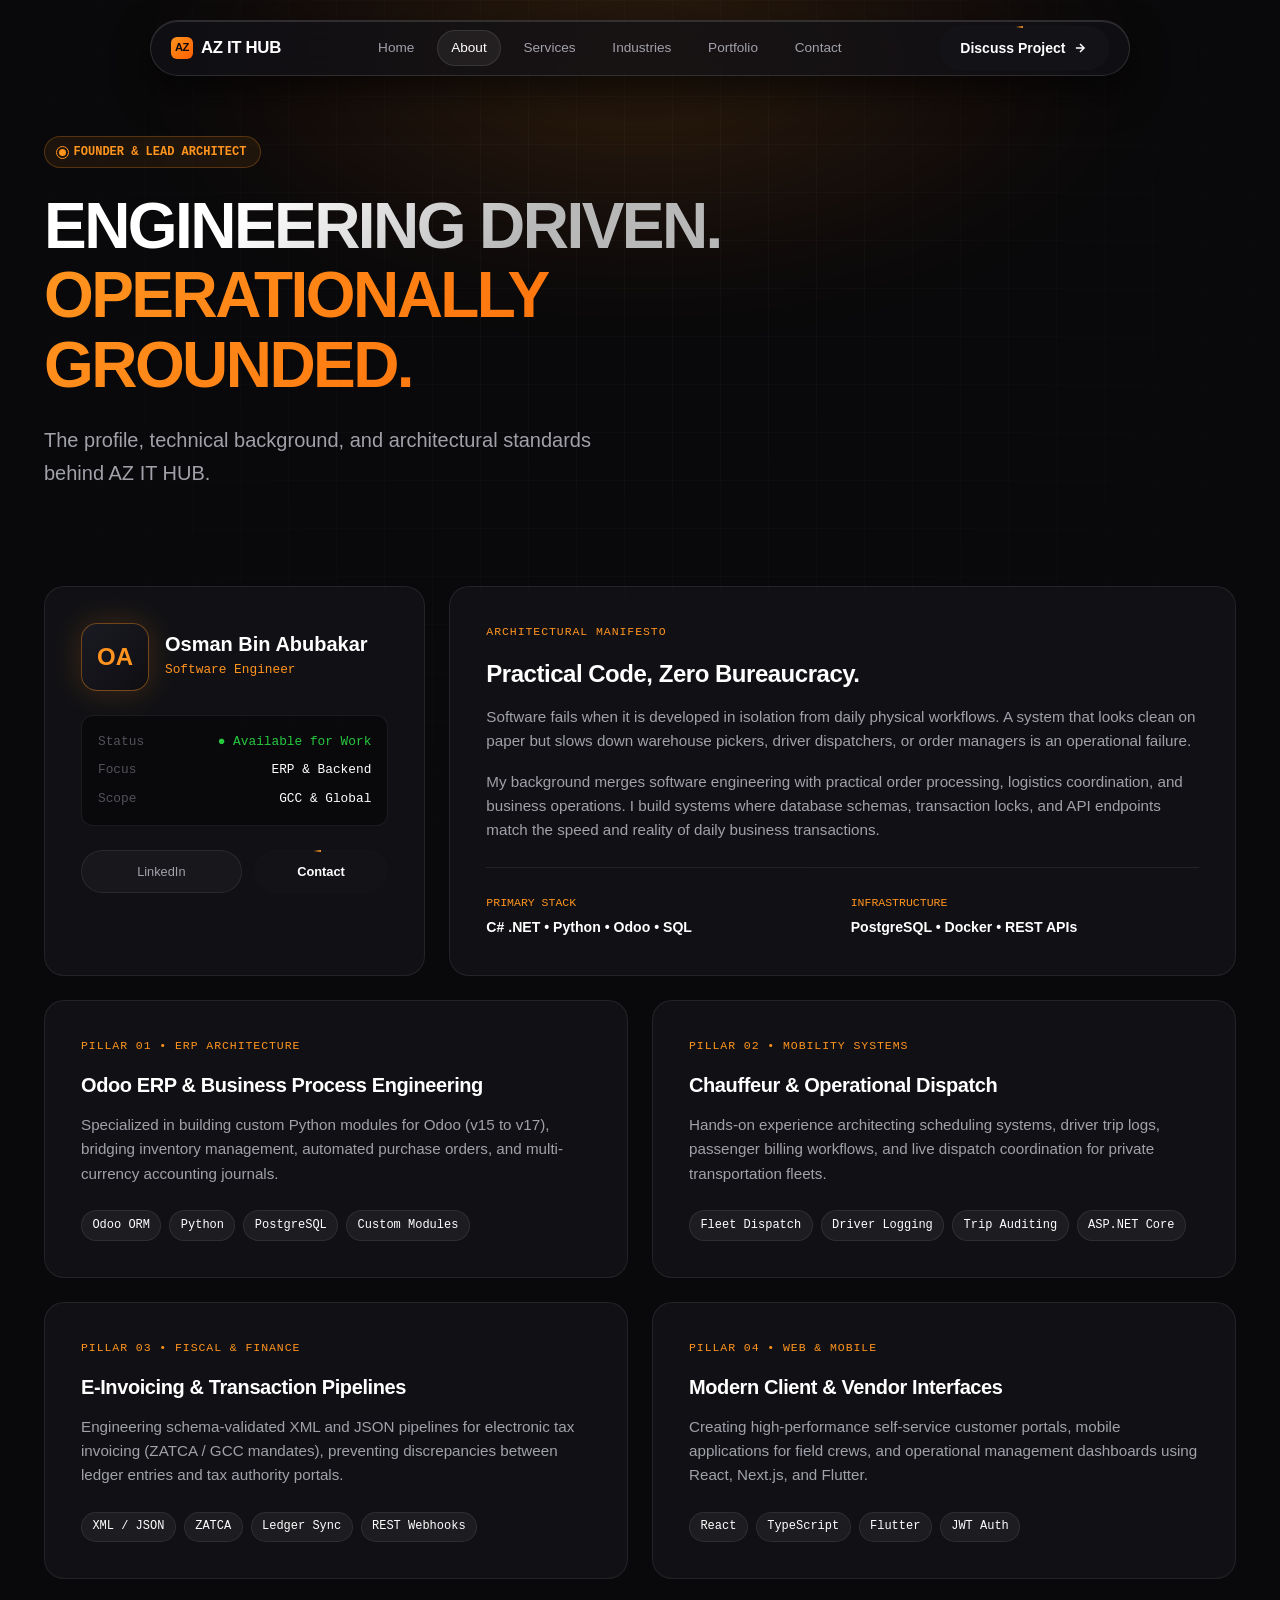
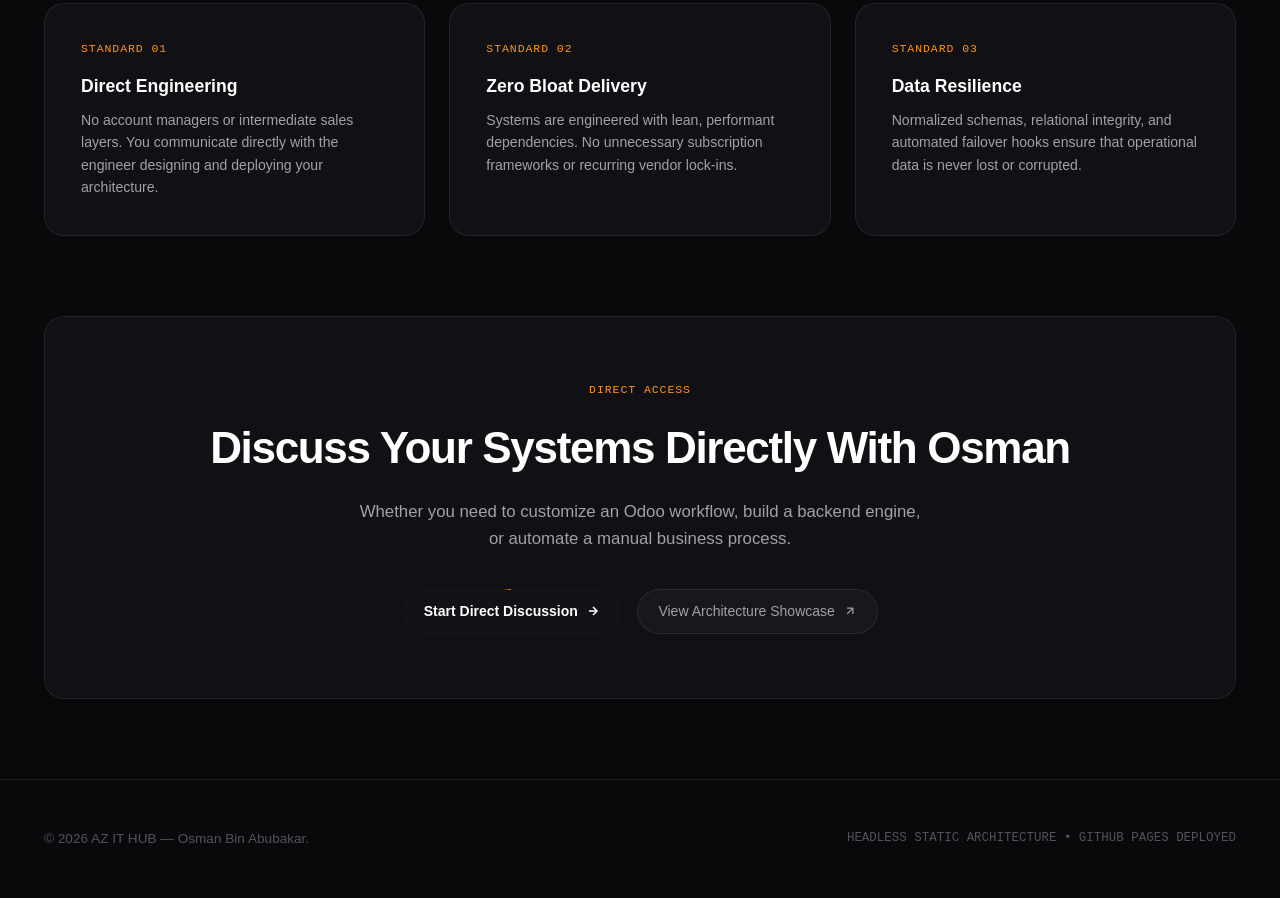
==== commit a5d4595f: "Fix HTML entity encoding in about.html" ====
--- a/about.html
+++ b/about.html
@@ -106,31 +106,31 @@
       <div class="container">
         <div class="bento-grid">
 
-          <!-- Bento Item 1: Executive Profile Card (Span 5) -->
-          <div class="spotlight-card bento-col-5">
-            <div class="card-content">
-              <div style="display: flex; align-items: center; gap: 1.25rem; margin-bottom: 1.5rem;">
-                <div class="avatar-badge-box" style="margin-bottom: 0;">OA</div>
+          <!-- Row 1: Profile Card (Span 4) -->
+          <div class="spotlight-card bento-col-4">
+            <div class="card-content">
+              <div style="display: flex; align-items: center; gap: 1rem; margin-bottom: 1.5rem;">
+                <div class="avatar-badge-box">OA</div>
                 <div>
-                  <h2 style="font-size: 1.35rem; font-weight: 800; line-height: 1.2;">Osman Bin Abubakar</h2>
-                  <p style="font-size: 0.82rem; font-family: var(--font-mono); color: var(--accent); margin-top: 0.25rem;">
-                    Software Engineer &amp; Founder
+                  <h2 style="font-size: 1.25rem; font-weight: 800; line-height: 1.2;">Osman Bin Abubakar</h2>
+                  <p style="font-size: 0.8rem; font-family: var(--font-mono); color: var(--accent); margin-top: 0.25rem;">
+                    Software Engineer
                   </p>
                 </div>
               </div>
 
-              <div style="background: rgba(0, 0, 0, 0.35); border: 1px solid var(--border-subtle); border-radius: var(--radius-inner); padding: 1rem; margin-bottom: 1.5rem;">
+              <div style="background: rgba(0, 0, 0, 0.4); border: 1px solid var(--border-subtle); border-radius: var(--radius-inner); padding: 1rem; margin-bottom: 1.5rem;">
                 <div style="display: flex; justify-content: space-between; font-size: 0.8rem; font-family: var(--font-mono); margin-bottom: 0.5rem;">
                   <span style="color: var(--text-faint);">Status</span>
-                  <span style="color: #27C93F;">● Available for Projects</span>
+                  <span style="color: #27C93F;">● Available for Work</span>
                 </div>
                 <div style="display: flex; justify-content: space-between; font-size: 0.8rem; font-family: var(--font-mono); margin-bottom: 0.5rem;">
-                  <span style="color: var(--text-faint);">Core Focus</span>
-                  <span style="color: var(--text-pure);">ERP &amp; Backend Systems</span>
+                  <span style="color: var(--text-faint);">Focus</span>
+                  <span style="color: var(--text-pure);">ERP &amp; Backend</span>
                 </div>
                 <div style="display: flex; justify-content: space-between; font-size: 0.8rem; font-family: var(--font-mono);">
-                  <span style="color: var(--text-faint);">Markets</span>
-                  <span style="color: var(--text-pure);">GCC, India &amp; Remote</span>
+                  <span style="color: var(--text-faint);">Scope</span>
+                  <span style="color: var(--text-pure);">GCC &amp; Global</span>
                 </div>
               </div>
 
@@ -145,15 +145,15 @@
             </div>
           </div>
 
-          <!-- Bento Item 2: Core Engineering Manifesto (Span 7) -->
-          <div class="spotlight-card bento-col-7">
+          <!-- Row 1: Manifesto Card (Span 8) -->
+          <div class="spotlight-card bento-col-8">
             <div class="card-content">
               <span class="bento-badge">Architectural Manifesto</span>
               <h3 class="bento-title" style="font-size: 1.5rem;">Practical Code, Zero Bureaucracy.</h3>
               <p class="bento-desc" style="margin-bottom: 1rem;">
                 Software fails when it is developed in isolation from daily physical workflows. A system that looks clean on paper but slows down warehouse pickers, driver dispatchers, or order managers is an operational failure.
               </p>
-              <p class="bento-desc" style="margin-bottom: 1.75rem;">
+              <p class="bento-desc" style="margin-bottom: 1.5rem;">
                 My background merges software engineering with practical order processing, logistics coordination, and business operations. I build systems where database schemas, transaction locks, and API endpoints match the speed and reality of daily business transactions.
               </p>
               
@@ -170,7 +170,7 @@
             </div>
           </div>
 
-          <!-- Bento Item 3: Operational Pillar: ERP & Odoo (Span 6) -->
+          <!-- Row 2: Pillar 01 (Span 6) -->
           <div class="spotlight-card bento-col-6">
             <div class="card-content">
               <span class="bento-badge">Pillar 01 • ERP Architecture</span>
@@ -187,7 +187,7 @@
             </div>
           </div>
 
-          <!-- Bento Item 4: Operational Pillar: Fleet & Dispatch (Span 6) -->
+          <!-- Row 2: Pillar 02 (Span 6) -->
           <div class="spotlight-card bento-col-6">
             <div class="card-content">
               <span class="bento-badge">Pillar 02 • Mobility Systems</span>
@@ -204,7 +204,7 @@
             </div>
           </div>
 
-          <!-- Bento Item 5: Operational Pillar: Compliance & Finance (Span 6) -->
+          <!-- Row 3: Pillar 03 (Span 6) -->
           <div class="spotlight-card bento-col-6">
             <div class="card-content">
               <span class="bento-badge">Pillar 03 • Fiscal &amp; Finance</span>
@@ -221,7 +221,7 @@
             </div>
           </div>
 
-          <!-- Bento Item 6: Operational Pillar: Portals & UI (Span 6) -->
+          <!-- Row 3: Pillar 04 (Span 6) -->
           <div class="spotlight-card bento-col-6">
             <div class="card-content">
               <span class="bento-badge">Pillar 04 • Web &amp; Mobile</span>
@@ -238,7 +238,7 @@
             </div>
           </div>
 
-          <!-- Bento Item 7: Core Principles (Span 4) -->
+          <!-- Row 4: Standards (Span 4 each) -->
           <div class="spotlight-card bento-col-4">
             <div class="card-content">
               <span class="bento-badge">Standard 01</span>
@@ -249,7 +249,6 @@
             </div>
           </div>
 
-          <!-- Bento Item 8: Core Principles (Span 4) -->
           <div class="spotlight-card bento-col-4">
             <div class="card-content">
               <span class="bento-badge">Standard 02</span>
@@ -260,7 +259,6 @@
             </div>
           </div>
 
-          <!-- Bento Item 9: Core Principles (Span 4) -->
           <div class="spotlight-card bento-col-4">
             <div class="card-content">
               <span class="bento-badge">Standard 03</span>
--- a/assets/css/style.css
+++ b/assets/css/style.css
@@ -1,15 +1,3 @@
-/* ==========================================================================
-   AZ IT HUB
-   Brand Foundation:
-   - Void Obsidian:    #09090B
-   - Dark Chrome:      #121216
-   - Glass Surface:    rgba(18, 18, 24, 0.72)
-   - Border Ambient:   rgba(255, 255, 255, 0.08)
-   - Border Hover:     rgba(255, 148, 31, 0.45)
-   - Accent Neon:      #FF941F
-   - Accent Hot:       #FF5E00
-   ========================================================================== */
-
 :root {
   --bg-void: #09090B;
   --bg-surface: rgba(18, 18, 24, 0.72);
@@ -75,9 +63,6 @@
   z-index: 2;
 }
 
-/* ==========================================================================
-   AMBIENT AURORA LIGHT ENGINE
-   ========================================================================== */
 .aurora-bg {
   position: absolute;
   top: -120px;
@@ -110,9 +95,6 @@
   z-index: 1;
 }
 
-/* ==========================================================================
-   FLOATING ISLAND NAVBAR (Uiverse / Linear Style)
-   ========================================================================== */
 .island-nav-wrapper {
   position: sticky;
   top: 1.25rem;
@@ -187,9 +169,6 @@
   box-shadow: inset 0 0 0 1px rgba(255, 255, 255, 0.1);
 }
 
-/* ==========================================================================
-   BORDER-BEAM SHIMMER BUTTONS (Uiverse Component)
-   ========================================================================== */
 .btn-beam {
   position: relative;
   display: inline-flex;
@@ -256,9 +235,6 @@
   transform: translateY(-2px);
 }
 
-/* ==========================================================================
-   HERO SECTION & METALLIC GRADIENT TYPE
-   ========================================================================== */
 .hero-section {
   padding: 5rem 0 4.5rem;
   position: relative;
@@ -346,9 +322,6 @@
   gap: 1rem;
 }
 
-/* ==========================================================================
-   LIVE PIPELINE VISUALIZER (Hero Node Architecture)
-   ========================================================================== */
 .pipeline-visualizer {
   background: linear-gradient(180deg, rgba(24, 24, 32, 0.8) 0%, rgba(14, 14, 18, 0.95) 100%);
   border: 1px solid var(--border-glass);
@@ -452,9 +425,6 @@
   border: 1px solid rgba(39, 201, 63, 0.2);
 }
 
-/* ==========================================================================
-   ACETERNITY-STYLE SPOTLIGHT CARDS
-   ========================================================================== */
 .spotlight-card {
   position: relative;
   background: var(--bg-card);
@@ -463,6 +433,7 @@
   padding: 2.25rem;
   overflow: hidden;
   transition: border-color 0.3s ease, transform 0.25s var(--ease-elastic);
+  width: 100%;
 }
 
 .spotlight-card::before {
@@ -489,13 +460,11 @@
 .card-content {
   position: relative;
   z-index: 2;
-}
-
-/* ==========================================================================
-   2026 ASYMMETRICAL BENTO GRID
-   ========================================================================== */
+  width: 100%;
+}
+
 .section-pad {
-  padding: 6.5rem 0;
+  padding: 5rem 0;
   position: relative;
   z-index: 2;
 }
@@ -504,11 +473,20 @@
   display: grid;
   grid-template-columns: repeat(12, 1fr);
   gap: 1.5rem;
-}
-
-.bento-col-8 { grid-column: span 8; }
-.bento-col-4 { grid-column: span 4; }
-.bento-col-6 { grid-column: span 6; }
+  width: 100%;
+}
+
+.bento-col-1  { grid-column: span 1; }
+.bento-col-2  { grid-column: span 2; }
+.bento-col-3  { grid-column: span 3; }
+.bento-col-4  { grid-column: span 4; }
+.bento-col-5  { grid-column: span 5; }
+.bento-col-6  { grid-column: span 6; }
+.bento-col-7  { grid-column: span 7; }
+.bento-col-8  { grid-column: span 8; }
+.bento-col-9  { grid-column: span 9; }
+.bento-col-10 { grid-column: span 10; }
+.bento-col-11 { grid-column: span 11; }
 .bento-col-12 { grid-column: span 12; }
 
 .bento-badge {
@@ -522,7 +500,7 @@
 }
 
 .bento-title {
-  font-size: 1.5rem;
+  font-size: 1.4rem;
   font-weight: 800;
   letter-spacing: -0.02em;
   margin-bottom: 0.75rem;
@@ -551,9 +529,6 @@
   border-radius: var(--radius-capsule);
 }
 
-/* ==========================================================================
-   FOUNDER SPOTLIGHT CARD
-   ========================================================================== */
 .founder-bento {
   display: grid;
   grid-template-columns: 1fr 1.6fr;
@@ -562,8 +537,8 @@
 }
 
 .avatar-badge-box {
-  width: 72px;
-  height: 72px;
+  width: 68px;
+  height: 68px;
   border-radius: 16px;
   background: linear-gradient(135deg, #1A1A22 0%, #0E0E12 100%);
   border: 1px solid rgba(255, 148, 31, 0.4);
@@ -574,12 +549,40 @@
   font-size: 1.5rem;
   font-weight: 900;
   color: var(--accent);
-  margin-bottom: 1.25rem;
-}
-
-/* ==========================================================================
-   MOBILE FULLSCREEN FROSTED DRAWER
-   ========================================================================== */
+}
+
+.industries-grid {
+  display: grid;
+  grid-template-columns: repeat(auto-fit, minmax(280px, 1fr));
+  gap: 1.5rem;
+  width: 100%;
+}
+
+.industry-card {
+  background: var(--bg-card);
+  border: 1px solid var(--border-subtle);
+  border-radius: var(--radius-card);
+  padding: 2rem;
+  transition: all 0.25s var(--ease-elastic);
+}
+
+.industry-card:hover {
+  border-color: var(--border-active);
+  transform: translateY(-4px);
+}
+
+.industry-card h4 {
+  font-size: 1.15rem;
+  font-weight: 700;
+  margin-bottom: 0.65rem;
+}
+
+.industry-card p {
+  font-size: 0.9rem;
+  color: var(--text-muted);
+  line-height: 1.6;
+}
+
 .menu-trigger {
   display: none;
   background: transparent;
@@ -645,9 +648,6 @@
   color: var(--text-pure);
 }
 
-/* ==========================================================================
-   MOBILE & TABLET ADAPTIVE QUERIES
-   ========================================================================== */
 @media (max-width: 992px) {
   .hero-grid {
     grid-template-columns: 1fr;
@@ -656,7 +656,9 @@
   .founder-bento {
     grid-template-columns: 1fr;
   }
-  .bento-col-8, .bento-col-4, .bento-col-6 {
+  .bento-col-1, .bento-col-2, .bento-col-3, .bento-col-4,
+  .bento-col-5, .bento-col-6, .bento-col-7, .bento-col-8,
+  .bento-col-9, .bento-col-10, .bento-col-11, .bento-col-12 {
     grid-column: span 12;
   }
 }
